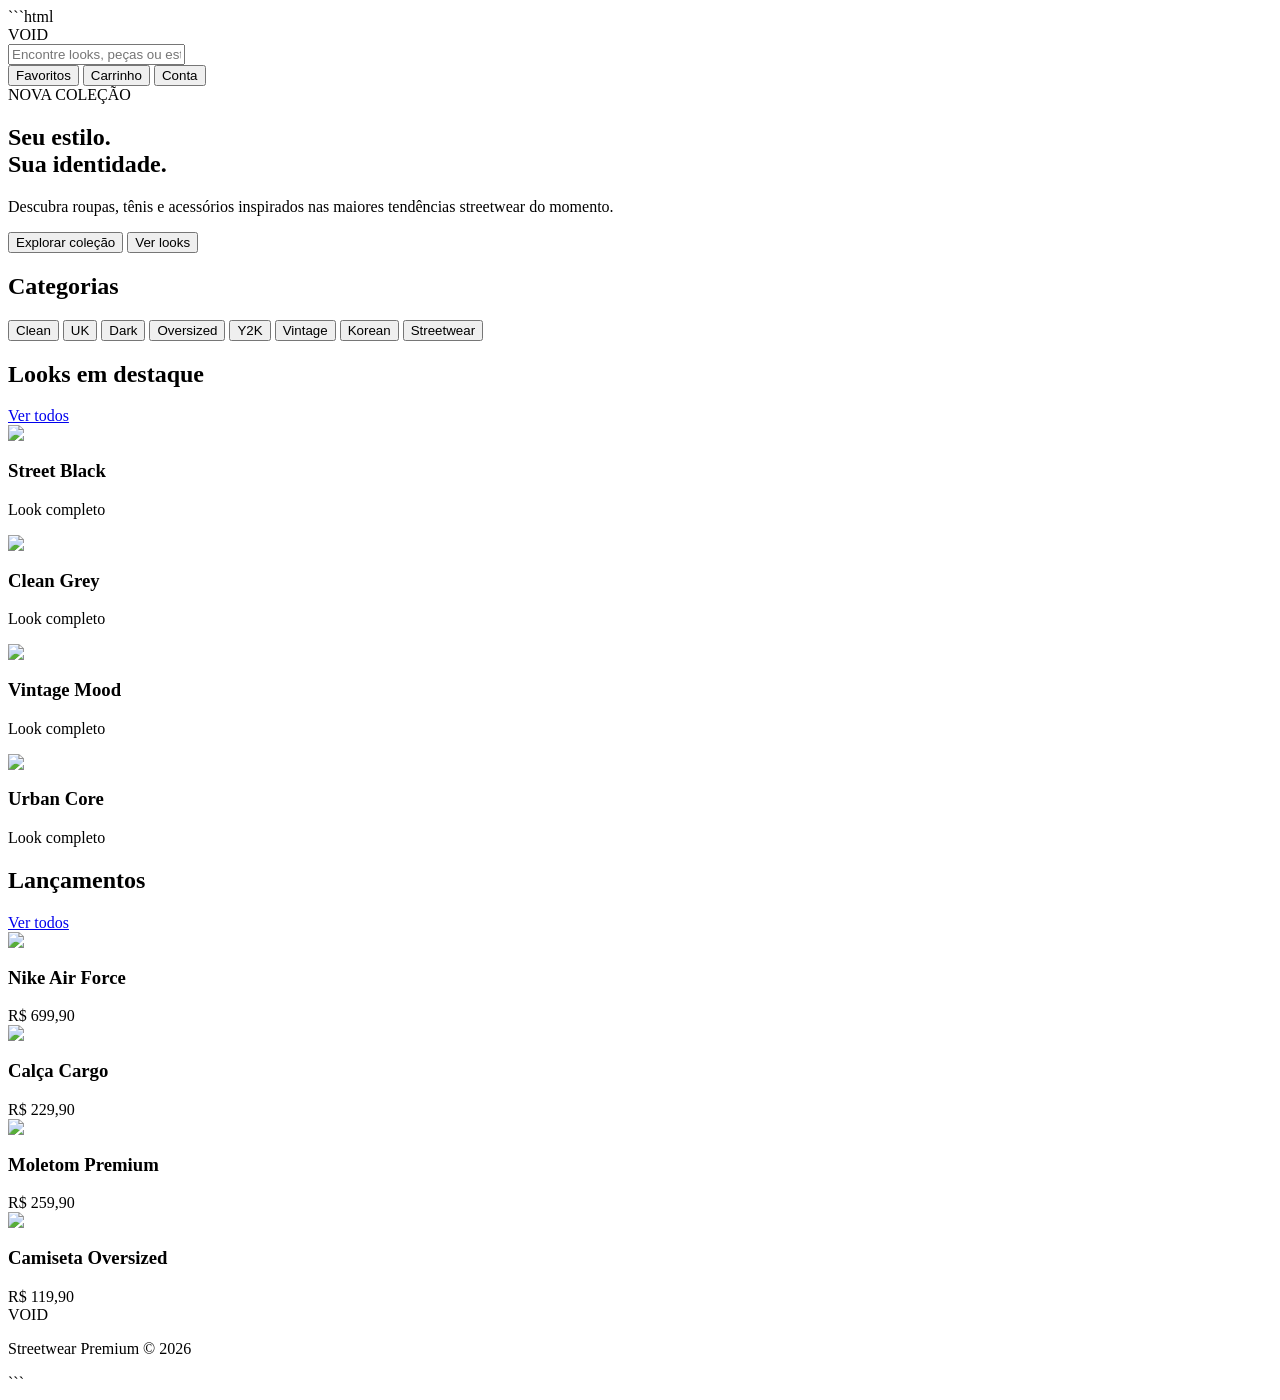
==== index.html @ 0622b1b9 "index.html" ====
```html
<!DOCTYPE html>
<html lang="pt-BR">

<head>

<meta charset="UTF-8">
<meta name="viewport" content="width=device-width, initial-scale=1.0">

<title>VOID</title>

<link rel="stylesheet" href="style.css">

<link href="https://fonts.googleapis.com/css2?family=Inter:wght@300;400;500;600;700;800&display=swap" rel="stylesheet">

</head>

<body>

<header class="navbar">

    <div class="logo">
        VOID
    </div>

    <div class="search-box">
        <input
        type="text"
        placeholder="Encontre looks, peças ou estilos...">
    </div>

    <div class="nav-actions">

        <button>Favoritos</button>

        <button>Carrinho</button>

        <button>Conta</button>

    </div>

</header>

<section class="hero">

    <div class="hero-content">

        <span class="badge">
            NOVA COLEÇÃO
        </span>

        <h1>
            Seu estilo.
            <br>
            Sua identidade.
        </h1>

        <p>
            Descubra roupas, tênis e acessórios
            inspirados nas maiores tendências
            streetwear do momento.
        </p>

        <div class="hero-buttons">

            <button class="primary-btn">
                Explorar coleção
            </button>

            <button class="secondary-btn">
                Ver looks
            </button>

        </div>

    </div>

</section>

<section class="categories">

    <h2>Categorias</h2>

    <div class="category-list">

        <button>Clean</button>

        <button>UK</button>

        <button>Dark</button>

        <button>Oversized</button>

        <button>Y2K</button>

        <button>Vintage</button>

        <button>Korean</button>

        <button>Streetwear</button>

    </div>

</section>

<section class="featured">

    <div class="section-title">

        <h2>Looks em destaque</h2>

        <a href="#">
            Ver todos
        </a>

    </div>

    <div class="cards-grid">

        <div class="card">

            <img src="https://images.unsplash.com/photo-1523398002811-999ca8dec234?w=800">

            <div class="card-info">

                <h3>Street Black</h3>

                <p>Look completo</p>

            </div>

        </div>

        <div class="card">

            <img src="https://images.unsplash.com/photo-1515886657613-9f3515b0c78f?w=800">

            <div class="card-info">

                <h3>Clean Grey</h3>

                <p>Look completo</p>

            </div>

        </div>

        <div class="card">

            <img src="https://images.unsplash.com/photo-1496747611176-843222e1e57c?w=800">

            <div class="card-info">

                <h3>Vintage Mood</h3>

                <p>Look completo</p>

            </div>

        </div>

        <div class="card">

            <img src="https://images.unsplash.com/photo-1529139574466-a303027c1d8b?w=800">

            <div class="card-info">

                <h3>Urban Core</h3>

                <p>Look completo</p>

            </div>

        </div>

    </div>

</section>

<section class="products">

    <div class="section-title">

        <h2>Lançamentos</h2>

        <a href="#">
            Ver todos
        </a>

    </div>

    <div class="product-grid">

        <div class="product">

            <img src="https://images.unsplash.com/photo-1542291026-7eec264c27ff?w=800">

            <h3>Nike Air Force</h3>

            <span>R$ 699,90</span>

        </div>

        <div class="product">

            <img src="https://images.unsplash.com/photo-1541099649105-f69ad21f3246?w=800">

            <h3>Calça Cargo</h3>

            <span>R$ 229,90</span>

        </div>

        <div class="product">

            <img src="https://images.unsplash.com/photo-1503342217505-b0a15ec3261c?w=800">

            <h3>Moletom Premium</h3>

            <span>R$ 259,90</span>

        </div>

        <div class="product">

            <img src="https://images.unsplash.com/photo-1521572163474-6864f9cf17ab?w=800">

            <h3>Camiseta Oversized</h3>

            <span>R$ 119,90</span>

        </div>

    </div>

</section>

<footer>

    <div class="footer-logo">
        VOID
    </div>

    <p>
        Streetwear Premium © 2026
    </p>

</footer>

<script src="app.js"></script>

</body>
</html>
```
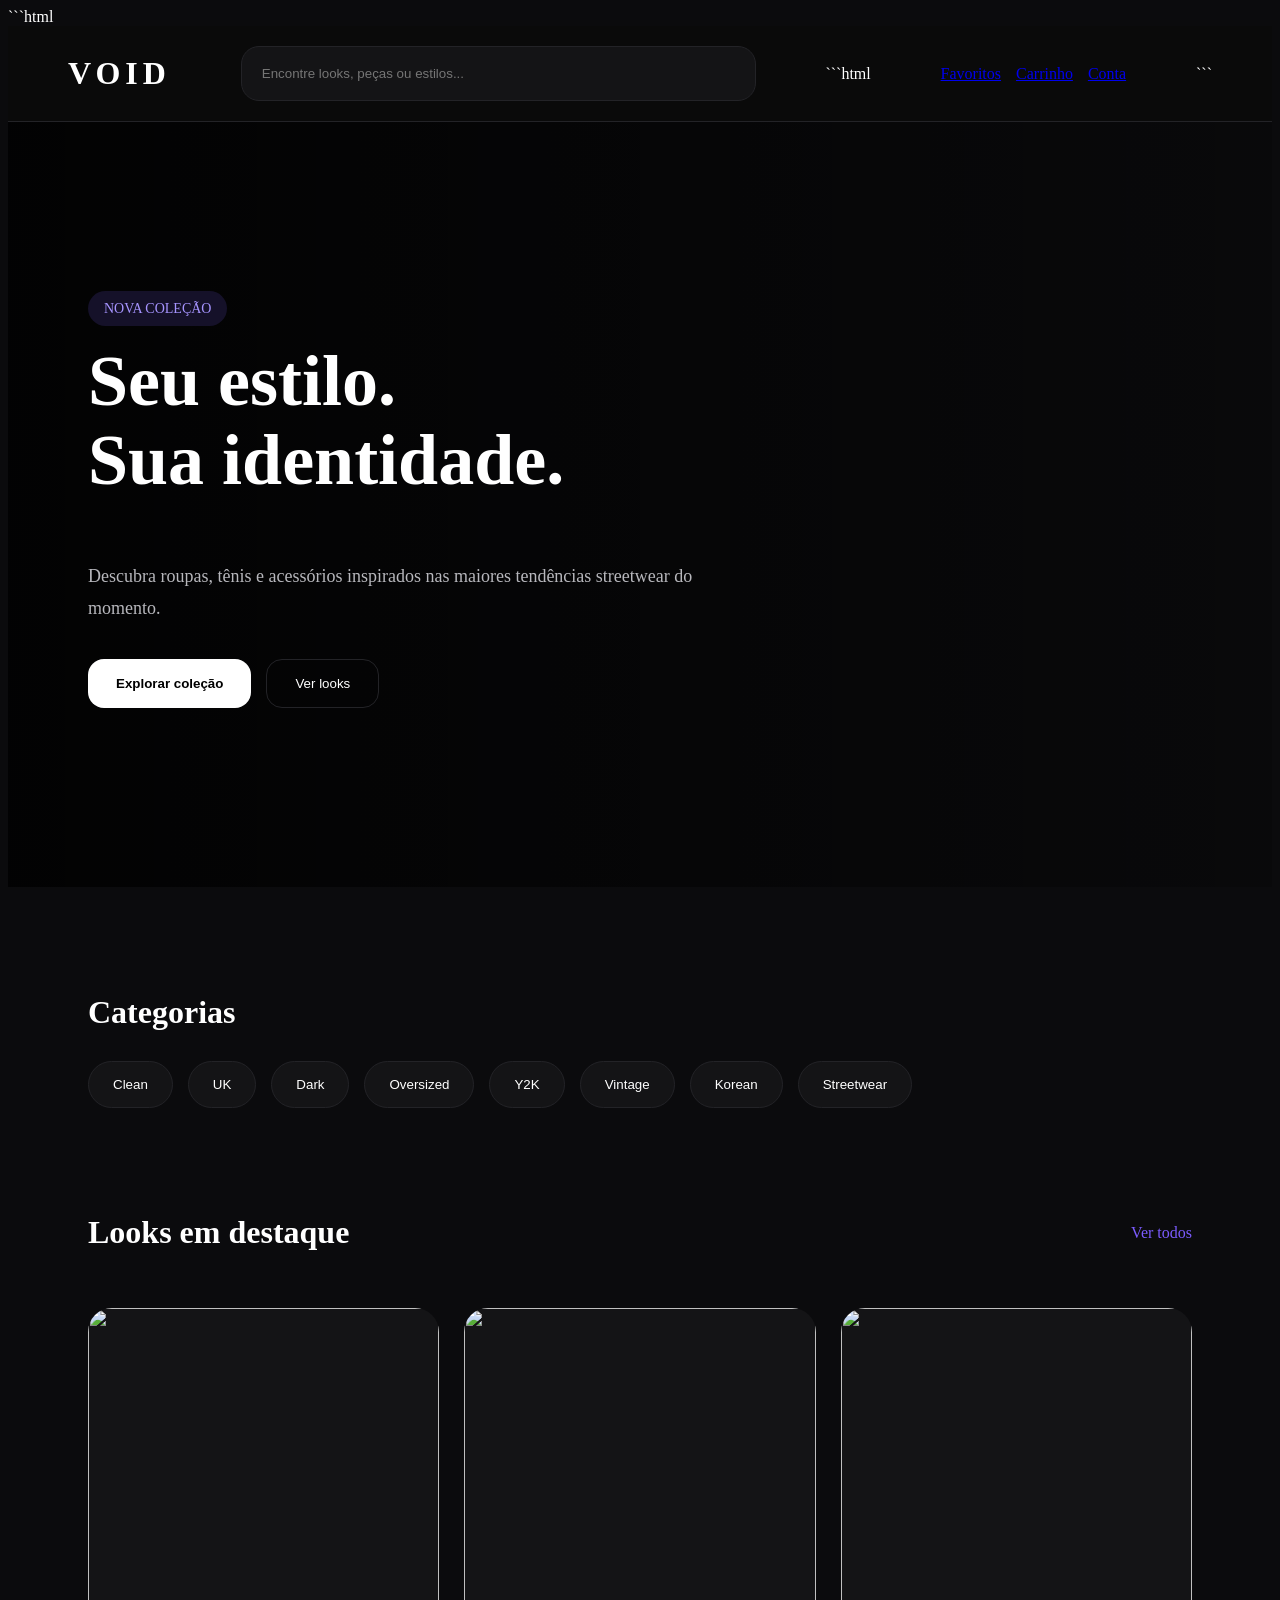
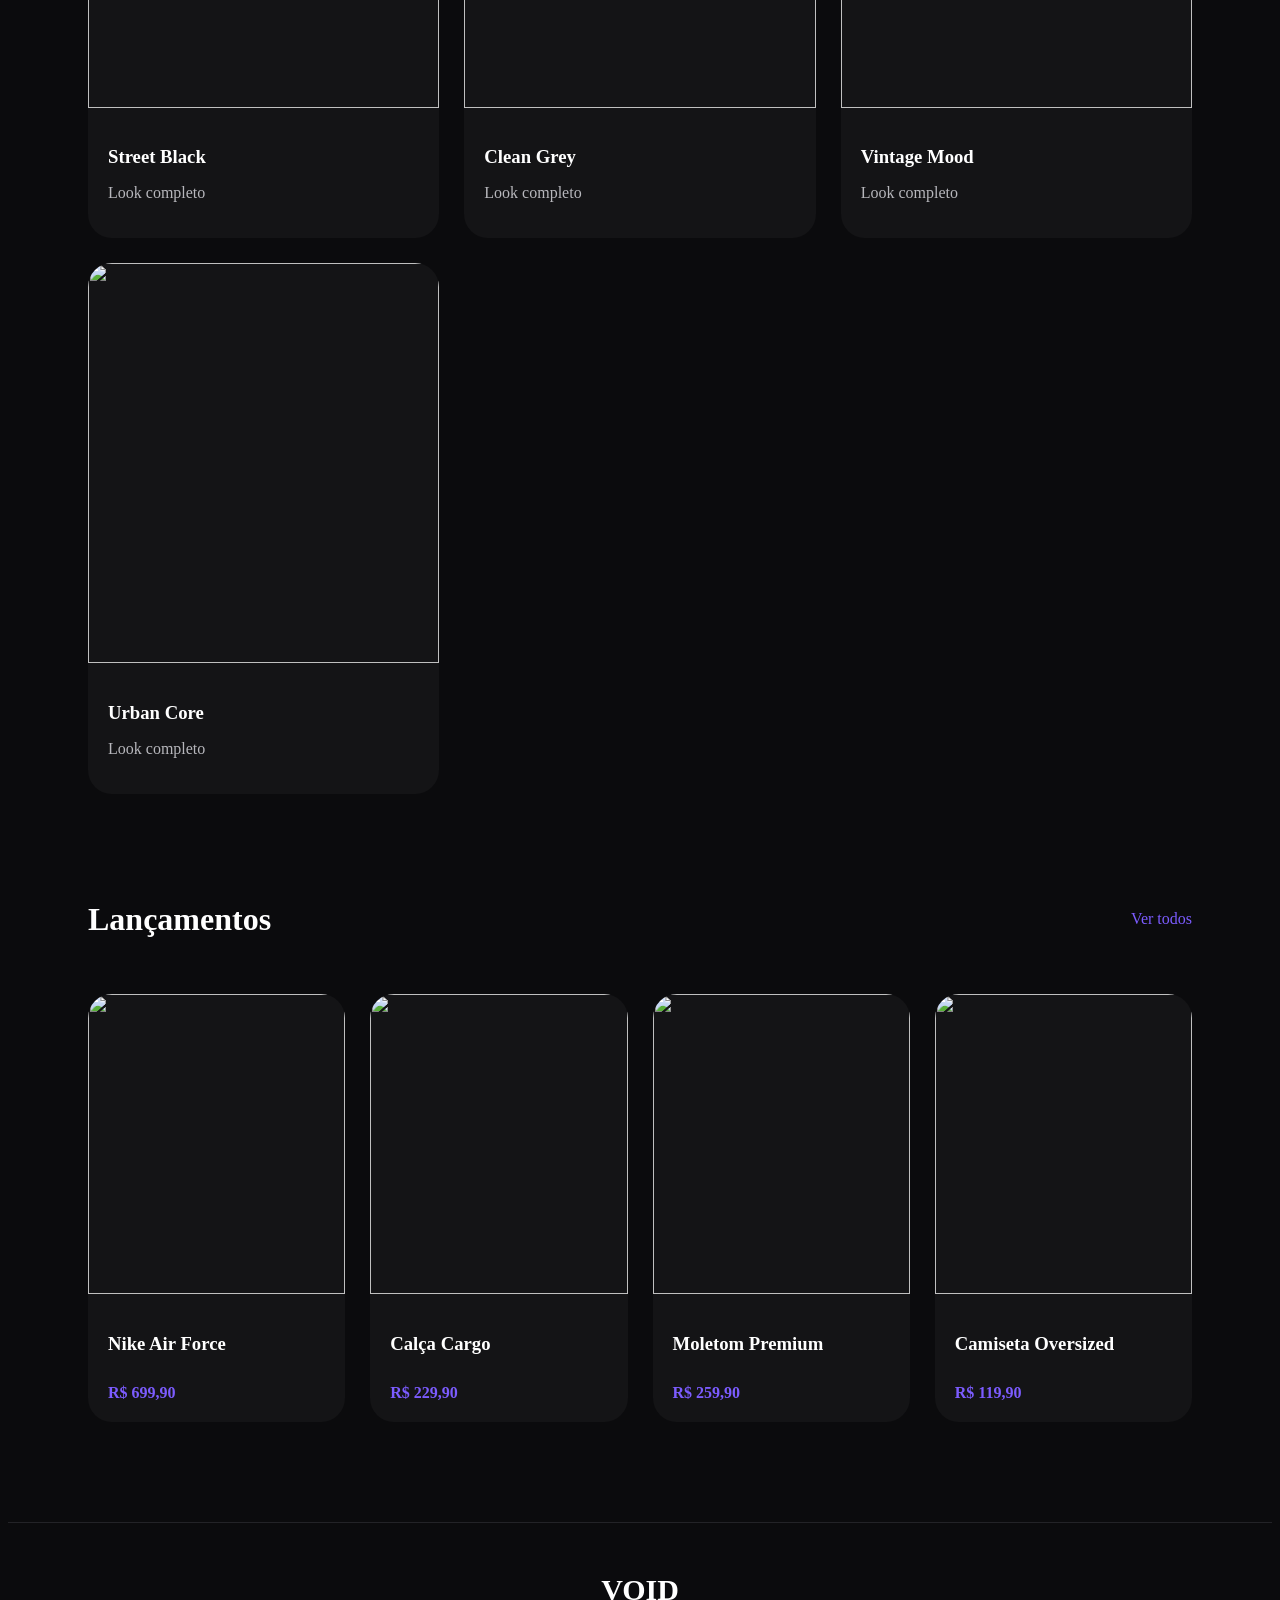
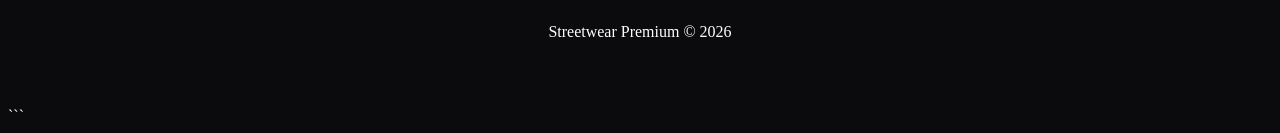
==== commit 0d412ecf: "Update index.html" ====
--- a/index.html
+++ b/index.html
@@ -29,15 +29,18 @@
         placeholder="Encontre looks, peças ou estilos...">
     </div>
 
-    <div class="nav-actions">
-
-        <button>Favoritos</button>
-
-        <button>Carrinho</button>
-
-        <button>Conta</button>
-
-    </div>
+    ```html
+<div class="nav-actions">
+
+<a href="favoritos.html">Favoritos</a>
+
+<a href="carrinho.html">Carrinho</a>
+
+<a href="perfil.html">Conta</a>
+
+</div>
+```
+
 
 </header>
 
--- a/style.css
+++ b/style.css
@@ -0,0 +1,1252 @@
+```css
+*{
+margin:0;
+padding:0;
+box-sizing:border-box;
+font-family:'Inter',sans-serif;
+}
+
+:root{
+
+--bg:#0b0b0d;
+--card:#141416;
+--card2:#1b1b1f;
+
+--border:#232327;
+
+--white:#ffffff;
+--gray:#b7b7bc;
+
+--accent:#7c5cff;
+
+}
+
+body{
+
+background:var(--bg);
+
+color:var(--white);
+
+}
+
+.navbar{
+
+position:sticky;
+top:0;
+
+display:flex;
+justify-content:space-between;
+align-items:center;
+
+padding:20px 60px;
+
+background:rgba(10,10,10,.9);
+
+backdrop-filter:blur(15px);
+
+border-bottom:1px solid var(--border);
+
+z-index:1000;
+
+}
+
+.logo{
+
+font-size:32px;
+
+font-weight:800;
+
+letter-spacing:5px;
+
+}
+
+.search-box{
+
+width:45%;
+
+}
+
+.search-box input{
+
+width:100%;
+
+height:55px;
+
+padding:0 20px;
+
+background:var(--card);
+
+border:1px solid var(--border);
+
+border-radius:18px;
+
+outline:none;
+
+color:white;
+
+}
+
+.nav-actions{
+
+display:flex;
+
+gap:15px;
+
+}
+
+.nav-actions button{
+
+background:var(--card);
+
+border:1px solid var(--border);
+
+padding:12px 18px;
+
+border-radius:14px;
+
+color:white;
+
+cursor:pointer;
+
+transition:.3s;
+
+}
+
+.nav-actions button:hover{
+
+background:var(--card2);
+
+}
+
+.hero{
+
+height:85vh;
+
+display:flex;
+
+align-items:center;
+
+padding:0 80px;
+
+background:
+linear-gradient(
+to right,
+rgba(0,0,0,.8),
+rgba(0,0,0,.2)
+),
+
+url('https://images.unsplash.com/photo-1515886657613-9f3515b0c78f?w=1600');
+
+background-size:cover;
+
+background-position:center;
+
+}
+
+.hero-content{
+
+max-width:650px;
+
+}
+
+.badge{
+
+background:rgba(124,92,255,.15);
+
+color:#a694ff;
+
+padding:10px 16px;
+
+border-radius:999px;
+
+font-size:14px;
+
+}
+
+.hero h1{
+
+font-size:72px;
+
+margin-top:25px;
+
+line-height:1.1;
+
+}
+
+.hero p{
+
+margin-top:20px;
+
+font-size:18px;
+
+color:var(--gray);
+
+line-height:1.8;
+
+}
+
+.hero-buttons{
+
+margin-top:35px;
+
+display:flex;
+
+gap:15px;
+
+}
+
+.primary-btn{
+
+background:white;
+
+color:black;
+
+border:none;
+
+padding:16px 28px;
+
+border-radius:16px;
+
+font-weight:700;
+
+cursor:pointer;
+
+}
+
+.secondary-btn{
+
+background:transparent;
+
+border:1px solid var(--border);
+
+padding:16px 28px;
+
+border-radius:16px;
+
+color:white;
+
+cursor:pointer;
+
+}
+
+.categories{
+
+padding:80px;
+
+}
+
+.categories h2{
+
+margin-bottom:30px;
+
+font-size:32px;
+
+}
+
+.category-list{
+
+display:flex;
+
+flex-wrap:wrap;
+
+gap:15px;
+
+}
+
+.category-list button{
+
+background:var(--card);
+
+border:1px solid var(--border);
+
+padding:15px 24px;
+
+border-radius:999px;
+
+color:white;
+
+cursor:pointer;
+
+transition:.3s;
+
+}
+
+.category-list button:hover{
+
+background:var(--card2);
+
+}
+
+.featured{
+
+padding:0 80px 80px;
+
+}
+
+.section-title{
+
+display:flex;
+
+justify-content:space-between;
+
+align-items:center;
+
+margin-bottom:30px;
+
+}
+
+.section-title h2{
+
+font-size:32px;
+
+}
+
+.section-title a{
+
+color:var(--accent);
+
+text-decoration:none;
+
+}
+
+.cards-grid{
+
+display:grid;
+
+grid-template-columns:
+repeat(auto-fit,minmax(280px,1fr));
+
+gap:25px;
+
+}
+
+.card{
+
+background:var(--card);
+
+border-radius:24px;
+
+overflow:hidden;
+
+transition:.3s;
+
+}
+
+.card:hover{
+
+transform:translateY(-8px);
+
+}
+
+.card img{
+
+width:100%;
+
+height:400px;
+
+object-fit:cover;
+
+}
+
+.card-info{
+
+padding:20px;
+
+}
+
+.card-info h3{
+
+margin-bottom:8px;
+
+}
+
+.card-info p{
+
+color:var(--gray);
+
+}
+
+.products{
+
+padding:0 80px 100px;
+
+}
+
+.product-grid{
+
+display:grid;
+
+grid-template-columns:
+repeat(auto-fit,minmax(250px,1fr));
+
+gap:25px;
+
+}
+
+.product{
+
+background:var(--card);
+
+border-radius:24px;
+
+overflow:hidden;
+
+padding-bottom:20px;
+
+transition:.3s;
+
+}
+
+.product:hover{
+
+transform:translateY(-8px);
+
+}
+
+.product img{
+
+width:100%;
+
+height:300px;
+
+object-fit:cover;
+
+}
+
+.product h3{
+
+padding:20px 20px 10px;
+
+}
+
+.product span{
+
+padding:0 20px;
+
+display:block;
+
+color:var(--accent);
+
+font-weight:600;
+
+}
+
+footer{
+
+border-top:1px solid var(--border);
+
+padding:50px;
+
+text-align:center;
+
+}
+
+.footer-logo{
+
+font-size:30px;
+
+font-weight:800;
+
+margin-bottom:15px;
+
+}
+
+@media(max-width:900px){
+
+.navbar{
+
+padding:20px;
+
+flex-direction:column;
+
+gap:15px;
+
+}
+
+.search-box{
+
+width:100%;
+
+}
+
+.hero{
+
+padding:40px;
+
+height:auto;
+
+}
+
+.hero h1{
+
+font-size:48px;
+
+}
+
+.categories,
+.featured,
+.products{
+
+padding:40px 20px;
+
+}
+
+}
+```
+```css
+.products-page{
+
+padding:80px;
+
+}
+
+.products-page h1{
+
+font-size:48px;
+
+margin-bottom:30px;
+
+}
+
+.filters{
+
+display:flex;
+
+gap:15px;
+
+margin-bottom:40px;
+
+flex-wrap:wrap;
+
+}
+
+.filters button{
+
+background:#141416;
+
+border:1px solid #232327;
+
+color:white;
+
+padding:14px 22px;
+
+border-radius:999px;
+
+cursor:pointer;
+
+}
+
+.buy-btn{
+
+width:100%;
+
+margin-top:20px;
+
+background:white;
+
+color:black;
+
+border:none;
+
+padding:14px;
+
+font-weight:700;
+
+cursor:pointer;
+
+border-radius:12px;
+
+}
+```
+```css
+.product-page{
+
+display:grid;
+
+grid-template-columns:
+1.2fr 1fr;
+
+gap:50px;
+
+padding:80px;
+
+}
+
+.product-gallery{
+
+display:flex;
+
+flex-direction:column;
+
+gap:20px;
+
+}
+
+.main-image{
+
+width:100%;
+
+height:700px;
+
+object-fit:cover;
+
+border-radius:25px;
+
+}
+
+.thumbs{
+
+display:flex;
+
+gap:15px;
+
+}
+
+.thumbs img{
+
+width:120px;
+
+height:120px;
+
+object-fit:cover;
+
+border-radius:16px;
+
+cursor:pointer;
+
+}
+
+.product-details{
+
+display:flex;
+
+flex-direction:column;
+
+justify-content:center;
+
+}
+
+.product-badge{
+
+background:rgba(124,92,255,.15);
+
+color:#a694ff;
+
+padding:10px 16px;
+
+border-radius:999px;
+
+width:max-content;
+
+}
+
+.product-details h1{
+
+font-size:52px;
+
+margin-top:20px;
+
+}
+
+.product-price{
+
+font-size:32px;
+
+font-weight:700;
+
+margin:20px 0;
+
+color:#7c5cff;
+
+}
+
+.product-description{
+
+color:#b7b7bc;
+
+line-height:1.8;
+
+margin-bottom:30px;
+
+}
+
+.sizes{
+
+display:flex;
+
+gap:10px;
+
+flex-wrap:wrap;
+
+margin-top:15px;
+
+}
+
+.sizes button{
+
+width:60px;
+
+height:60px;
+
+background:#141416;
+
+border:1px solid #232327;
+
+color:white;
+
+border-radius:14px;
+
+cursor:pointer;
+
+}
+
+.product-actions{
+
+display:flex;
+
+gap:15px;
+
+margin-top:35px;
+
+}
+
+@media(max-width:1000px){
+
+.product-page{
+
+grid-template-columns:1fr;
+
+padding:30px;
+
+}
+
+.main-image{
+
+height:500px;
+
+}
+
+}
+```
+```css
+.cart-page{
+
+display:grid;
+
+grid-template-columns:2fr 1fr;
+
+gap:40px;
+
+padding:80px;
+
+}
+
+.cart-item{
+
+display:flex;
+
+gap:20px;
+
+background:#141416;
+
+padding:20px;
+
+border-radius:20px;
+
+margin-bottom:20px;
+
+}
+
+.cart-item img{
+
+width:140px;
+
+height:140px;
+
+object-fit:cover;
+
+border-radius:15px;
+
+}
+
+.cart-item h3{
+
+margin-bottom:10px;
+
+}
+
+.cart-item p{
+
+color:#b7b7bc;
+
+margin-bottom:10px;
+
+}
+
+.cart-summary{
+
+background:#141416;
+
+padding:30px;
+
+border-radius:25px;
+
+height:max-content;
+
+}
+
+.summary-row{
+
+display:flex;
+
+justify-content:space-between;
+
+margin-bottom:20px;
+
+}
+
+.total{
+
+font-size:22px;
+
+font-weight:700;
+
+}
+
+.checkout-btn{
+
+width:100%;
+
+height:60px;
+
+margin-top:20px;
+
+background:white;
+
+color:black;
+
+border:none;
+
+border-radius:15px;
+
+font-weight:700;
+
+cursor:pointer;
+
+}
+
+@media(max-width:1000px){
+
+.cart-page{
+
+grid-template-columns:1fr;
+
+padding:30px;
+
+}
+
+}
+```
+```css
+.checkout-page{
+
+display:grid;
+
+grid-template-columns:2fr 1fr;
+
+gap:40px;
+
+padding:80px;
+
+}
+
+.checkout-form{
+
+background:#141416;
+
+padding:40px;
+
+border-radius:25px;
+
+}
+
+.checkout-form h1{
+
+margin-bottom:30px;
+
+}
+
+.checkout-form input{
+
+width:100%;
+
+height:60px;
+
+margin-bottom:15px;
+
+padding:0 20px;
+
+background:#0f0f11;
+
+border:1px solid #232327;
+
+border-radius:15px;
+
+color:white;
+
+outline:none;
+
+}
+
+.payment-options{
+
+display:flex;
+
+gap:15px;
+
+margin:25px 0;
+
+}
+
+.payment-options button{
+
+flex:1;
+
+height:60px;
+
+background:#1b1b1f;
+
+border:1px solid #232327;
+
+border-radius:15px;
+
+color:white;
+
+cursor:pointer;
+
+}
+
+.finish-order{
+
+width:100%;
+
+height:65px;
+
+background:white;
+
+color:black;
+
+border:none;
+
+border-radius:15px;
+
+font-size:18px;
+
+font-weight:700;
+
+cursor:pointer;
+
+}
+
+.checkout-summary{
+
+background:#141416;
+
+padding:35px;
+
+border-radius:25px;
+
+height:max-content;
+
+}
+
+.summary-item{
+
+display:flex;
+
+justify-content:space-between;
+
+margin:20px 0;
+
+}
+
+.total{
+
+font-size:22px;
+
+font-weight:700;
+
+}
+
+@media(max-width:1000px){
+
+.checkout-page{
+
+grid-template-columns:1fr;
+
+padding:30px;
+
+}
+
+}
+```
+```css
+.favorites-page{
+
+padding:80px;
+
+}
+
+.favorites-page h1{
+
+font-size:48px;
+
+margin-bottom:40px;
+
+}
+
+@media(max-width:1000px){
+
+.favorites-page{
+
+padding:30px;
+
+}
+
+}
+```
+```css
+.login-container{
+
+min-height:100vh;
+
+display:flex;
+
+justify-content:center;
+
+align-items:center;
+
+padding:30px;
+
+}
+
+.login-card{
+
+width:100%;
+max-width:500px;
+
+background:#141416;
+
+padding:40px;
+
+border-radius:30px;
+
+border:1px solid #232327;
+
+}
+
+.login-logo{
+
+font-size:36px;
+
+font-weight:800;
+
+letter-spacing:5px;
+
+margin-bottom:20px;
+
+}
+
+.login-card h1{
+
+margin-bottom:10px;
+
+}
+
+.login-card p{
+
+color:#b7b7bc;
+
+margin-bottom:30px;
+
+}
+
+.login-card input{
+
+width:100%;
+
+height:60px;
+
+margin-bottom:15px;
+
+padding:0 20px;
+
+background:#0f0f11;
+
+border:1px solid #232327;
+
+border-radius:15px;
+
+color:white;
+
+outline:none;
+
+}
+
+.login-btn{
+
+width:100%;
+
+height:60px;
+
+background:white;
+
+color:black;
+
+border:none;
+
+border-radius:15px;
+
+font-weight:700;
+
+cursor:pointer;
+
+margin-top:10px;
+
+}
+
+.divider{
+
+text-align:center;
+
+margin:20px 0;
+
+color:#888;
+
+}
+
+.google-btn{
+
+width:100%;
+
+height:60px;
+
+background:#1b1b1f;
+
+border:1px solid #232327;
+
+border-radius:15px;
+
+color:white;
+
+cursor:pointer;
+
+}
+
+.login-card a{
+
+display:block;
+
+text-align:center;
+
+margin-top:20px;
+
+color:#7c5cff;
+
+text-decoration:none;
+
+}
+```
+```css
+.profile-page{
+
+padding:80px;
+
+display:grid;
+
+grid-template-columns:350px 1fr;
+
+gap:30px;
+
+}
+
+.profile-card{
+
+background:#141416;
+
+border:1px solid #232327;
+
+border-radius:30px;
+
+padding:40px;
+
+text-align:center;
+
+}
+
+.profile-avatar{
+
+width:120px;
+
+height:120px;
+
+border-radius:50%;
+
+background:#7c5cff;
+
+display:flex;
+
+align-items:center;
+
+justify-content:center;
+
+font-size:48px;
+
+font-weight:700;
+
+margin:auto;
+
+margin-bottom:20px;
+
+}
+
+.profile-content{
+
+display:flex;
+
+flex-direction:column;
+
+gap:20px;
+
+}
+
+.profile-box{
+
+background:#141416;
+
+border:1px solid #232327;
+
+padding:30px;
+
+border-radius:25px;
+
+}
+
+.profile-btn{
+
+background:white;
+
+color:black;
+
+border:none;
+
+padding:15px 25px;
+
+border-radius:15px;
+
+font-weight:700;
+
+cursor:pointer;
+
+}
+```
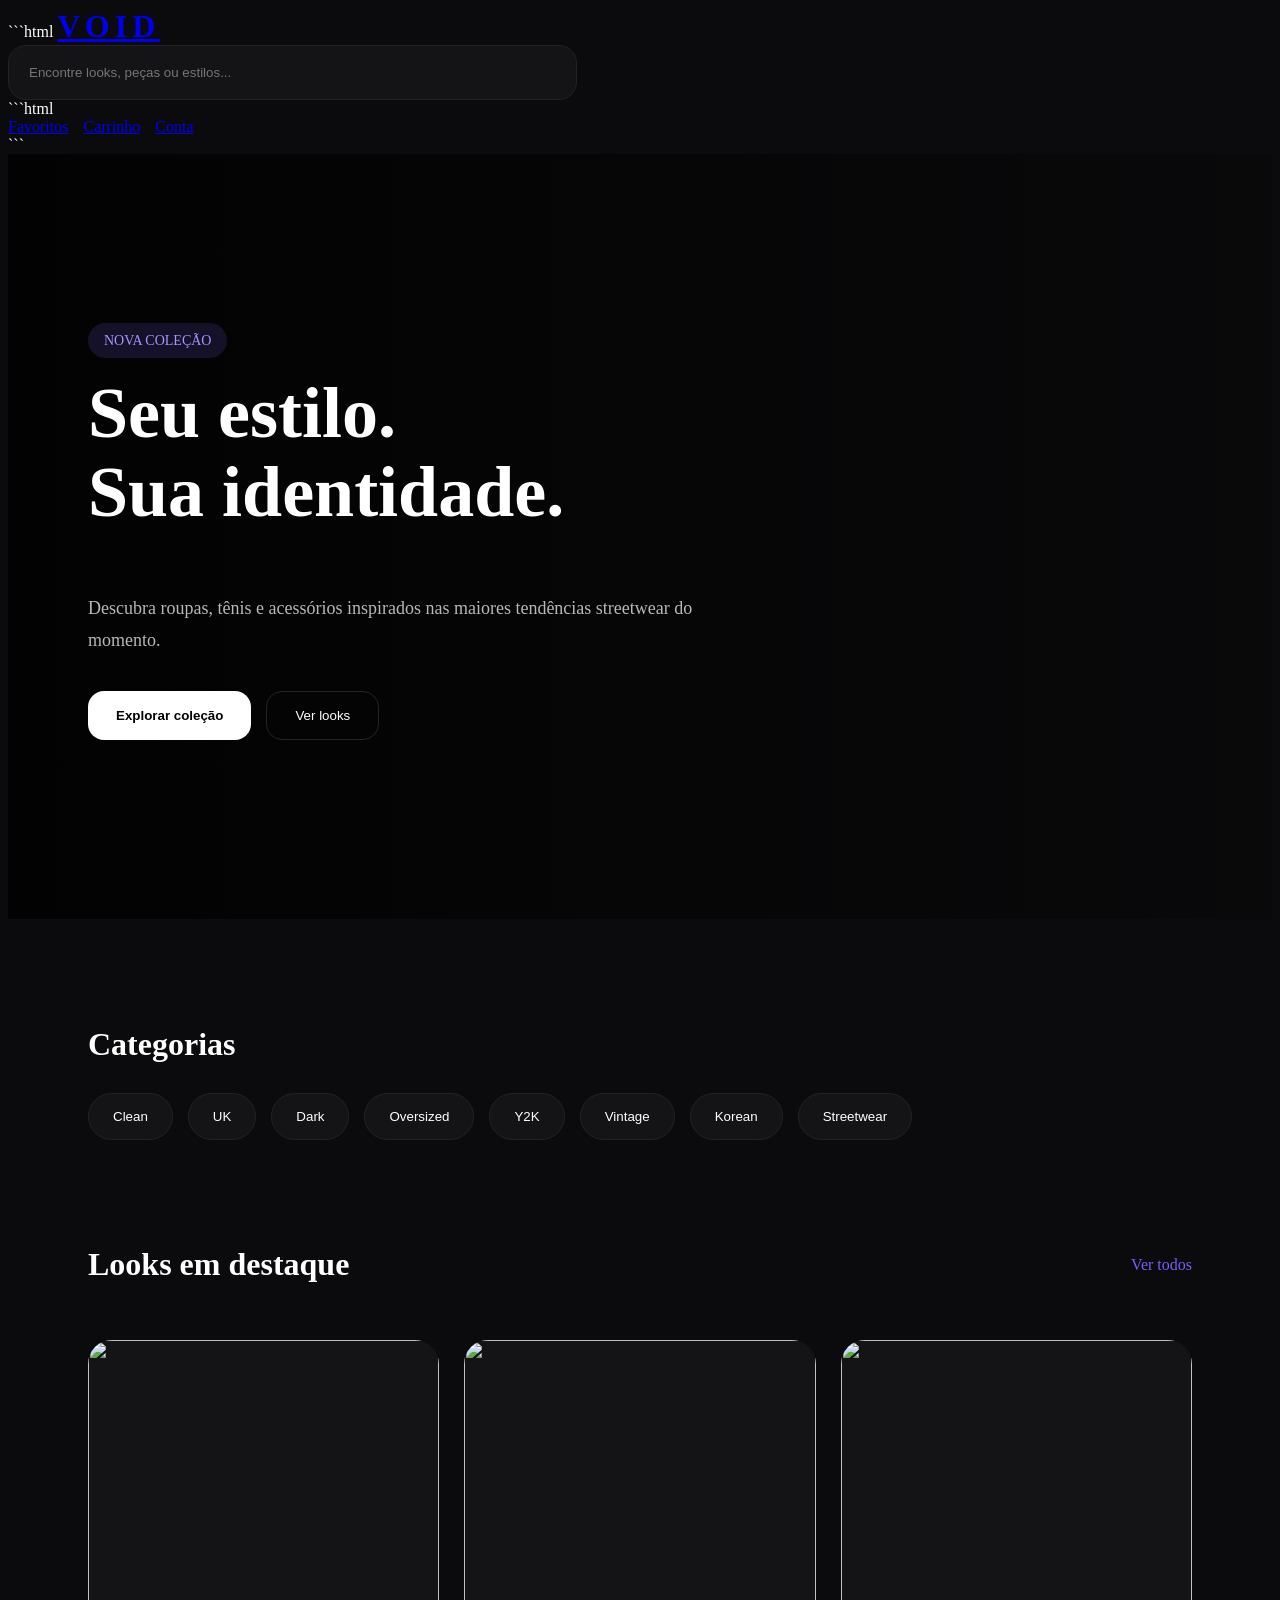
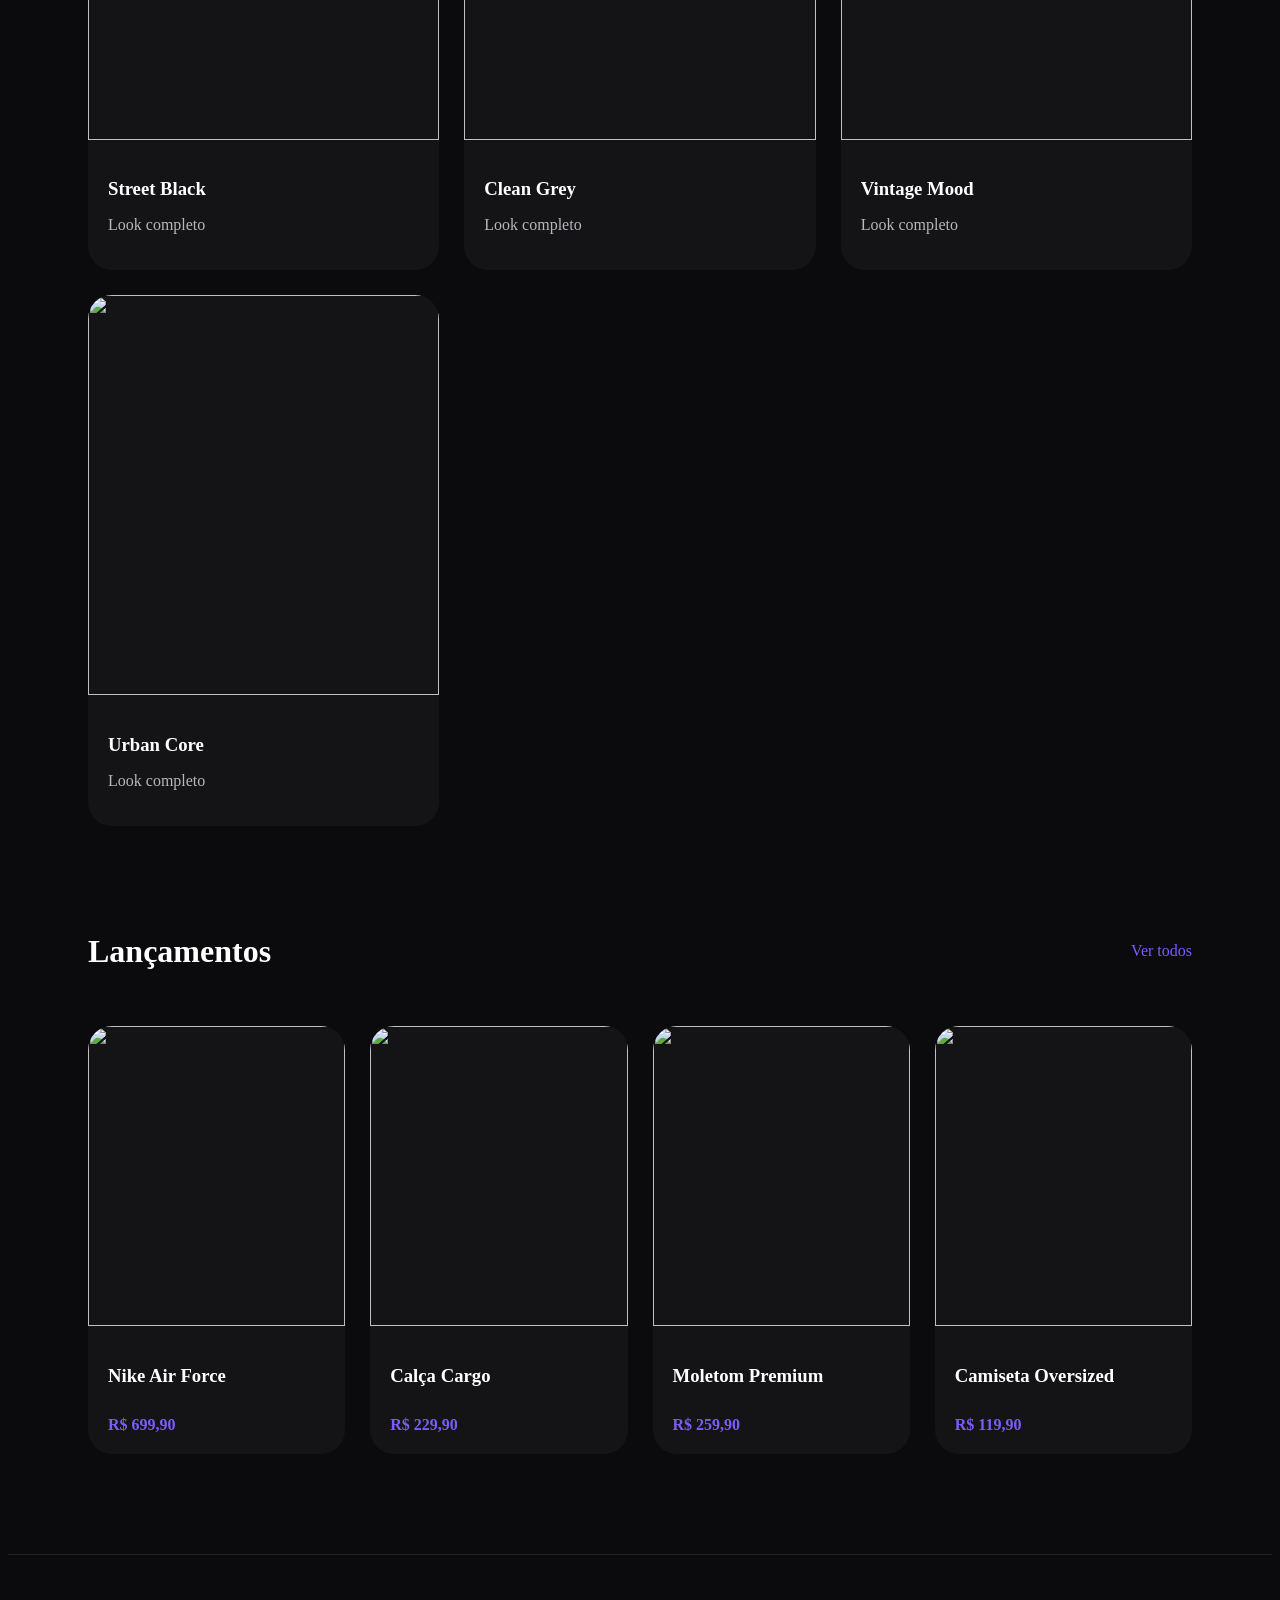
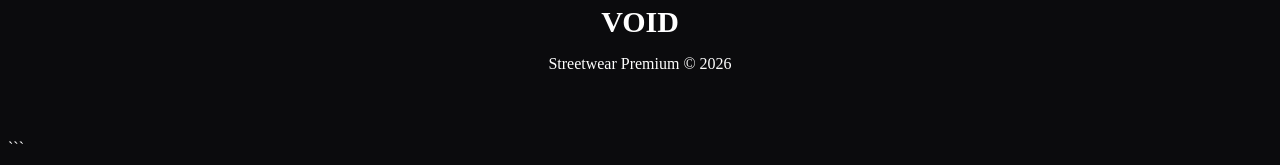
==== commit abdbf6bb: "Update index.html" ====
--- a/index.html
+++ b/index.html
@@ -17,11 +17,9 @@
 
 <body>
 
-<header class="navbar">
-
-    <div class="logo">
-        VOID
-    </div>
+<a href="index.html" class="logo">
+VOID
+</a>
 
     <div class="search-box">
         <input
--- a/style.css
+++ b/style.css
@@ -1250,3 +1250,28 @@
 
 }
 ```
+```css
+.nav-actions a{
+
+text-decoration:none;
+
+color:white;
+
+background:#141416;
+
+border:1px solid #232327;
+
+padding:12px 18px;
+
+border-radius:14px;
+
+transition:.3s;
+
+}
+
+.nav-actions a:hover{
+
+background:#1b1b1f;
+
+}
+```
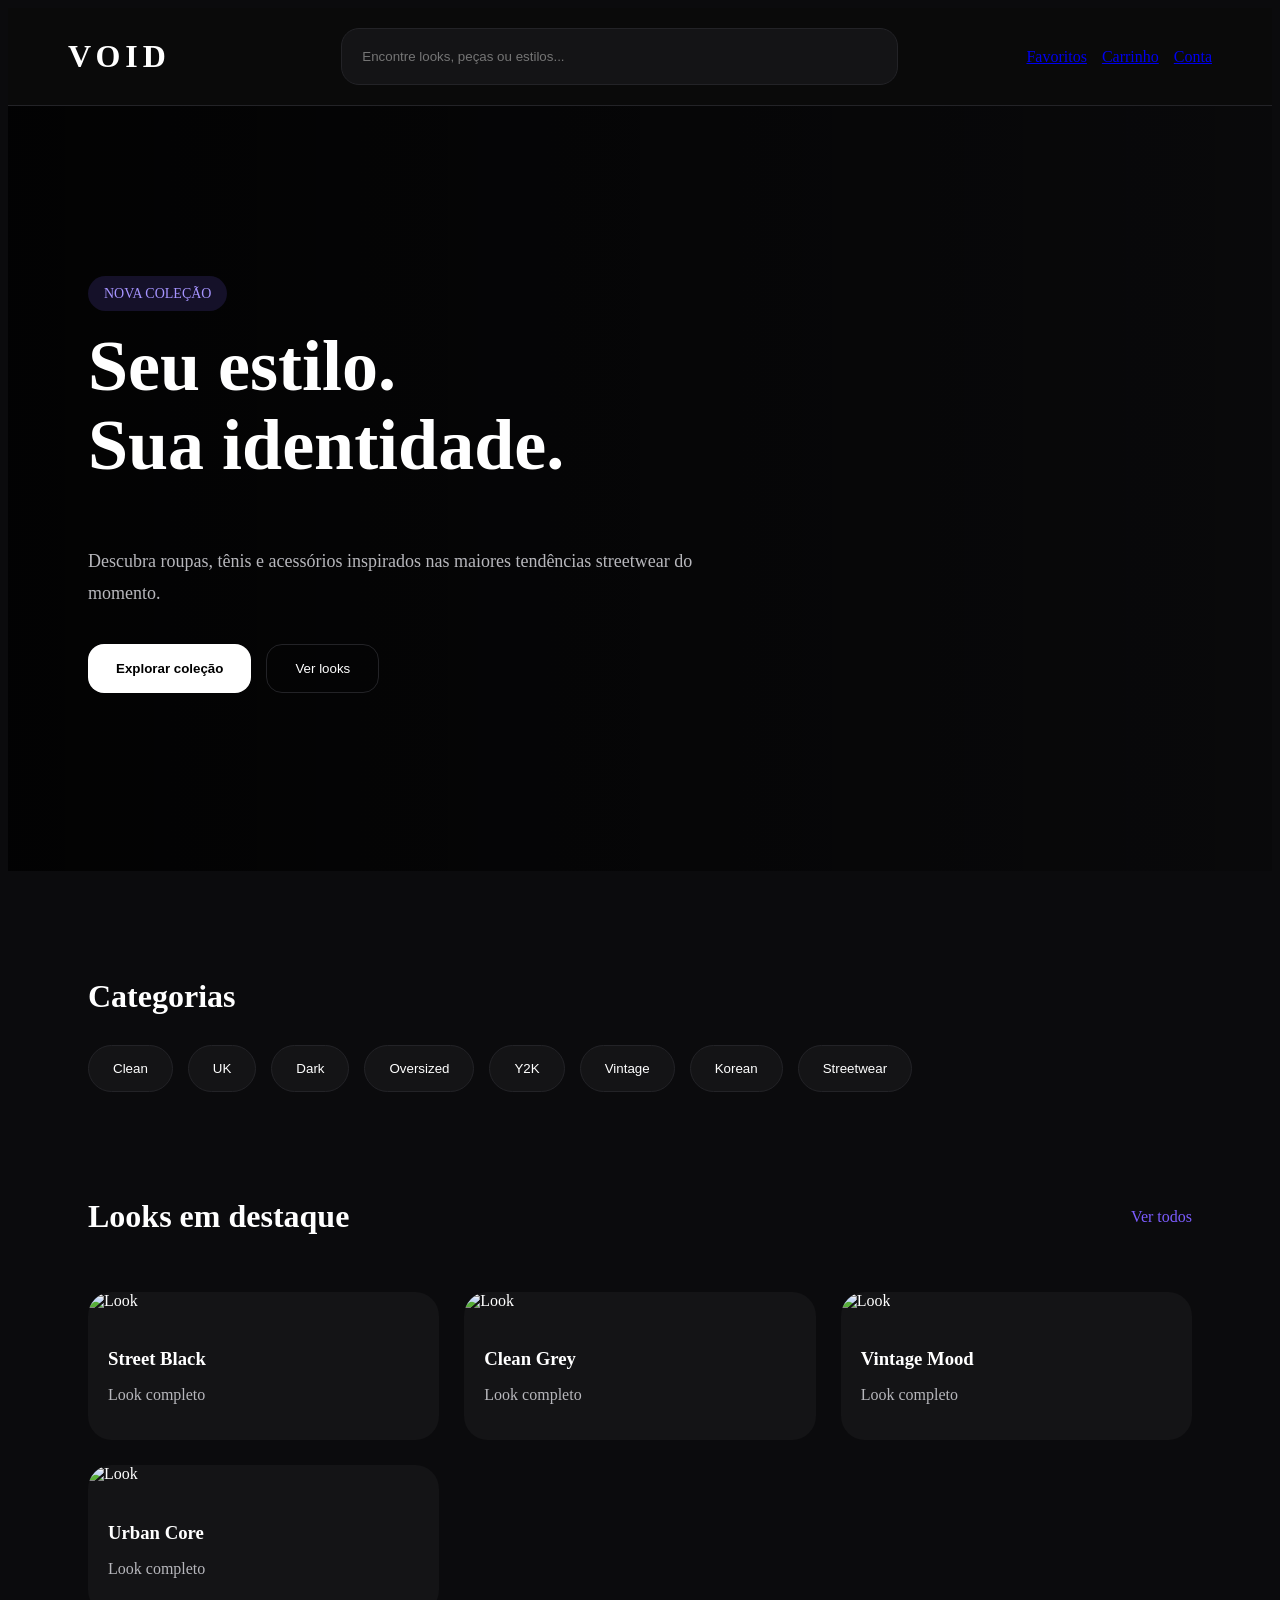
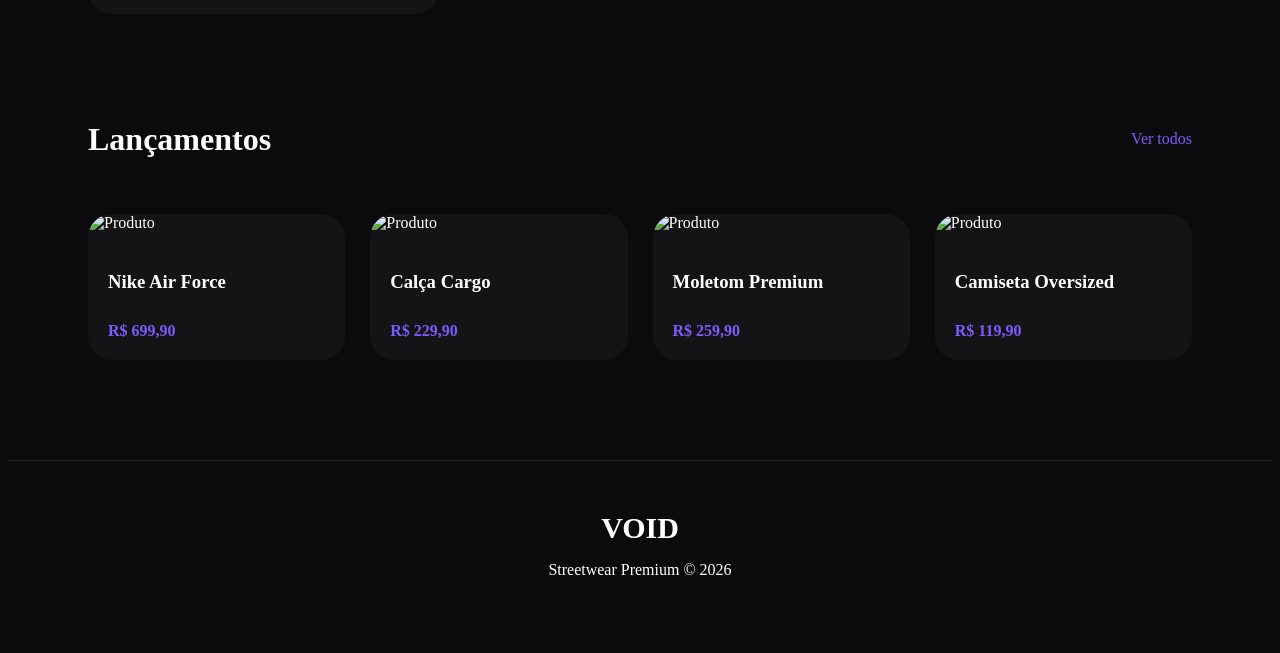
==== commit 05896403: "Update index.html" ====
--- a/index.html
+++ b/index.html
@@ -1,4 +1,3 @@
-```html
 <!DOCTYPE html>
 <html lang="pt-BR">
 
@@ -16,18 +15,21 @@
 </head>
 
 <body>
+
+<header class="navbar">
 
 <a href="index.html" class="logo">
 VOID
 </a>
 
-    <div class="search-box">
-        <input
-        type="text"
-        placeholder="Encontre looks, peças ou estilos...">
-    </div>
-
-    ```html
+<div class="search-box">
+
+<input
+type="text"
+placeholder="Encontre looks, peças ou estilos...">
+
+</div>
+
 <div class="nav-actions">
 
 <a href="favoritos.html">Favoritos</a>
@@ -37,214 +39,203 @@
 <a href="perfil.html">Conta</a>
 
 </div>
-```
-
 
 </header>
 
 <section class="hero">
 
-    <div class="hero-content">
-
-        <span class="badge">
-            NOVA COLEÇÃO
-        </span>
-
-        <h1>
-            Seu estilo.
-            <br>
-            Sua identidade.
-        </h1>
-
-        <p>
-            Descubra roupas, tênis e acessórios
-            inspirados nas maiores tendências
-            streetwear do momento.
-        </p>
-
-        <div class="hero-buttons">
-
-            <button class="primary-btn">
-                Explorar coleção
-            </button>
-
-            <button class="secondary-btn">
-                Ver looks
-            </button>
-
-        </div>
-
-    </div>
+<div class="hero-content">
+
+<span class="badge">
+NOVA COLEÇÃO
+</span>
+
+<h1>
+Seu estilo.
+<br>
+Sua identidade.
+</h1>
+
+<p>
+Descubra roupas, tênis e acessórios inspirados nas maiores tendências streetwear do momento.
+</p>
+
+<div class="hero-buttons">
+
+<button class="primary-btn">
+Explorar coleção
+</button>
+
+<button class="secondary-btn">
+Ver looks
+</button>
+
+</div>
+
+</div>
 
 </section>
 
 <section class="categories">
 
-    <h2>Categorias</h2>
-
-    <div class="category-list">
-
-        <button>Clean</button>
-
-        <button>UK</button>
-
-        <button>Dark</button>
-
-        <button>Oversized</button>
-
-        <button>Y2K</button>
-
-        <button>Vintage</button>
-
-        <button>Korean</button>
-
-        <button>Streetwear</button>
-
-    </div>
+<h2>Categorias</h2>
+
+<div class="category-list">
+
+<button>Clean</button>
+<button>UK</button>
+<button>Dark</button>
+<button>Oversized</button>
+<button>Y2K</button>
+<button>Vintage</button>
+<button>Korean</button>
+<button>Streetwear</button>
+
+</div>
 
 </section>
 
 <section class="featured">
 
-    <div class="section-title">
-
-        <h2>Looks em destaque</h2>
-
-        <a href="#">
-            Ver todos
-        </a>
-
-    </div>
-
-    <div class="cards-grid">
-
-        <div class="card">
-
-            <img src="https://images.unsplash.com/photo-1523398002811-999ca8dec234?w=800">
-
-            <div class="card-info">
-
-                <h3>Street Black</h3>
-
-                <p>Look completo</p>
-
-            </div>
-
-        </div>
-
-        <div class="card">
-
-            <img src="https://images.unsplash.com/photo-1515886657613-9f3515b0c78f?w=800">
-
-            <div class="card-info">
-
-                <h3>Clean Grey</h3>
-
-                <p>Look completo</p>
-
-            </div>
-
-        </div>
-
-        <div class="card">
-
-            <img src="https://images.unsplash.com/photo-1496747611176-843222e1e57c?w=800">
-
-            <div class="card-info">
-
-                <h3>Vintage Mood</h3>
-
-                <p>Look completo</p>
-
-            </div>
-
-        </div>
-
-        <div class="card">
-
-            <img src="https://images.unsplash.com/photo-1529139574466-a303027c1d8b?w=800">
-
-            <div class="card-info">
-
-                <h3>Urban Core</h3>
-
-                <p>Look completo</p>
-
-            </div>
-
-        </div>
-
-    </div>
+<div class="section-title">
+
+<h2>Looks em destaque</h2>
+
+<a href="#">
+Ver todos
+</a>
+
+</div>
+
+<div class="cards-grid">
+
+<div class="card">
+
+<img src="https://images.unsplash.com/photo-1523398002811-999ca8dec234?w=800" alt="Look">
+
+<div class="card-info">
+
+<h3>Street Black</h3>
+
+<p>Look completo</p>
+
+</div>
+
+</div>
+
+<div class="card">
+
+<img src="https://images.unsplash.com/photo-1515886657613-9f3515b0c78f?w=800" alt="Look">
+
+<div class="card-info">
+
+<h3>Clean Grey</h3>
+
+<p>Look completo</p>
+
+</div>
+
+</div>
+
+<div class="card">
+
+<img src="https://images.unsplash.com/photo-1496747611176-843222e1e57c?w=800" alt="Look">
+
+<div class="card-info">
+
+<h3>Vintage Mood</h3>
+
+<p>Look completo</p>
+
+</div>
+
+</div>
+
+<div class="card">
+
+<img src="https://images.unsplash.com/photo-1529139574466-a303027c1d8b?w=800" alt="Look">
+
+<div class="card-info">
+
+<h3>Urban Core</h3>
+
+<p>Look completo</p>
+
+</div>
+
+</div>
+
+</div>
 
 </section>
 
 <section class="products">
 
-    <div class="section-title">
-
-        <h2>Lançamentos</h2>
-
-        <a href="#">
-            Ver todos
-        </a>
-
-    </div>
-
-    <div class="product-grid">
-
-        <div class="product">
-
-            <img src="https://images.unsplash.com/photo-1542291026-7eec264c27ff?w=800">
-
-            <h3>Nike Air Force</h3>
-
-            <span>R$ 699,90</span>
-
-        </div>
-
-        <div class="product">
-
-            <img src="https://images.unsplash.com/photo-1541099649105-f69ad21f3246?w=800">
-
-            <h3>Calça Cargo</h3>
-
-            <span>R$ 229,90</span>
-
-        </div>
-
-        <div class="product">
-
-            <img src="https://images.unsplash.com/photo-1503342217505-b0a15ec3261c?w=800">
-
-            <h3>Moletom Premium</h3>
-
-            <span>R$ 259,90</span>
-
-        </div>
-
-        <div class="product">
-
-            <img src="https://images.unsplash.com/photo-1521572163474-6864f9cf17ab?w=800">
-
-            <h3>Camiseta Oversized</h3>
-
-            <span>R$ 119,90</span>
-
-        </div>
-
-    </div>
+<div class="section-title">
+
+<h2>Lançamentos</h2>
+
+<a href="#">
+Ver todos
+</a>
+
+</div>
+
+<div class="product-grid">
+
+<div class="product">
+
+<img src="https://images.unsplash.com/photo-1542291026-7eec264c27ff?w=800" alt="Produto">
+
+<h3>Nike Air Force</h3>
+
+<span>R$ 699,90</span>
+
+</div>
+
+<div class="product">
+
+<img src="https://images.unsplash.com/photo-1541099649105-f69ad21f3246?w=800" alt="Produto">
+
+<h3>Calça Cargo</h3>
+
+<span>R$ 229,90</span>
+
+</div>
+
+<div class="product">
+
+<img src="https://images.unsplash.com/photo-1503342217505-b0a15ec3261c?w=800" alt="Produto">
+
+<h3>Moletom Premium</h3>
+
+<span>R$ 259,90</span>
+
+</div>
+
+<div class="product">
+
+<img src="https://images.unsplash.com/photo-1521572163474-6864f9cf17ab?w=800" alt="Produto">
+
+<h3>Camiseta Oversized</h3>
+
+<span>R$ 119,90</span>
+
+</div>
+
+</div>
 
 </section>
 
 <footer>
 
-    <div class="footer-logo">
-        VOID
-    </div>
-
-    <p>
-        Streetwear Premium © 2026
-    </p>
+<div class="footer-logo">
+VOID
+</div>
+
+<p>
+Streetwear Premium © 2026
+</p>
 
 </footer>
 
@@ -252,4 +243,3 @@
 
 </body>
 </html>
-```
--- a/style.css
+++ b/style.css
@@ -1275,3 +1275,40 @@
 
 }
 ```
+```css
+.nav-actions a{
+
+text-decoration:none;
+color:white;
+
+background:#141416;
+
+border:1px solid #232327;
+
+padding:12px 18px;
+
+border-radius:14px;
+
+transition:.3s;
+
+}
+
+.nav-actions a:hover{
+
+background:#1b1b1f;
+
+}
+
+.logo{
+
+text-decoration:none;
+color:white;
+
+font-size:32px;
+
+font-weight:800;
+
+letter-spacing:5px;
+
+}
+```
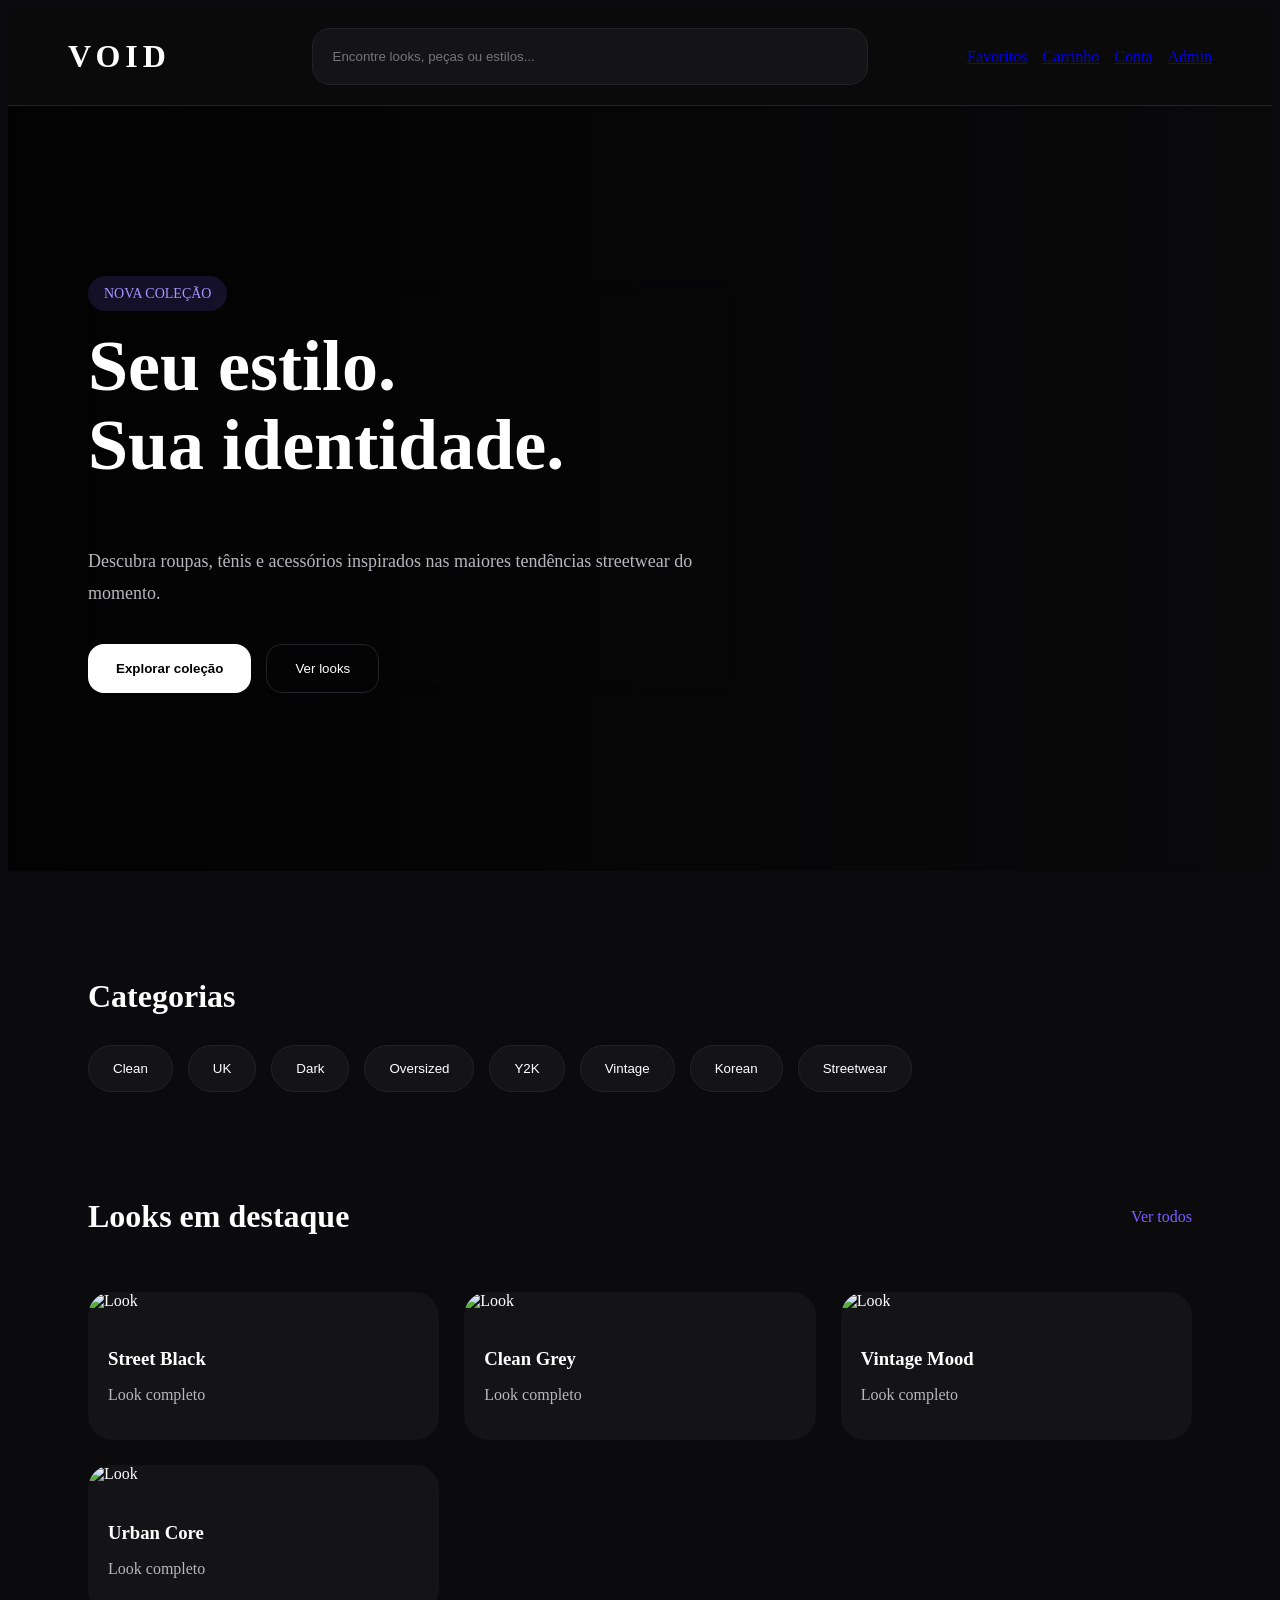
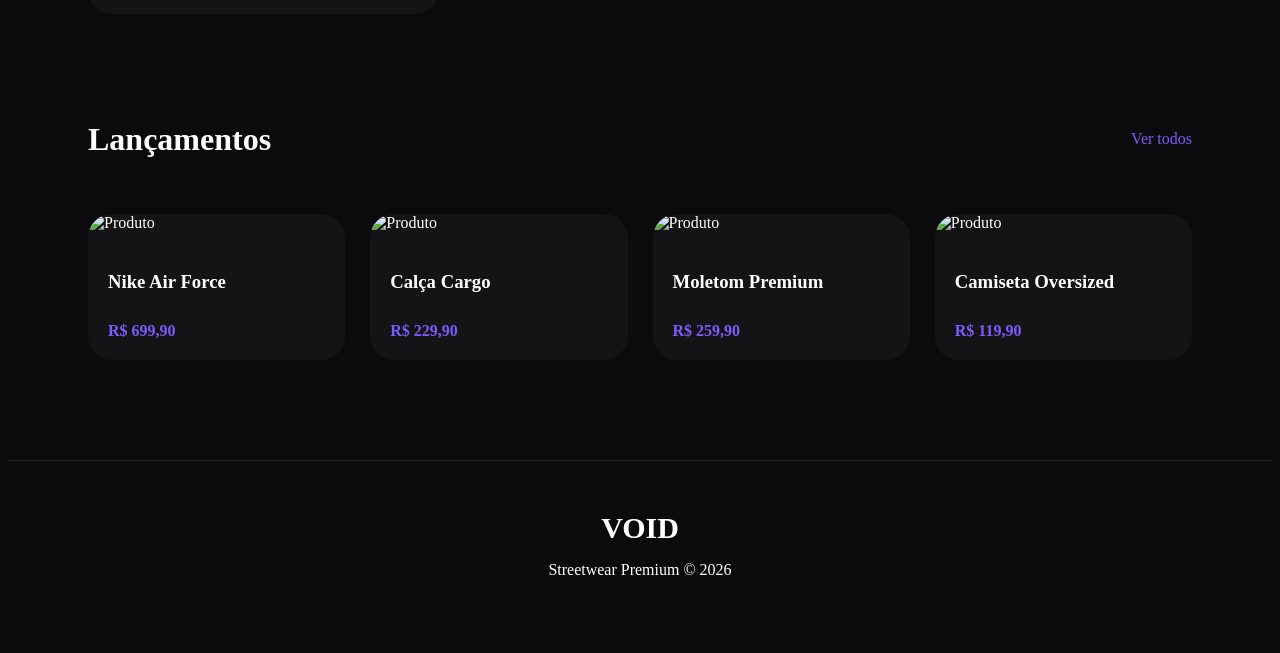
==== commit 599686cd: "Add Admin link to index.html" ====
--- a/index.html
+++ b/index.html
@@ -37,6 +37,8 @@
 <a href="carrinho.html">Carrinho</a>
 
 <a href="perfil.html">Conta</a>
+
+<a href="admin.html">Admin</a>
 
 </div>
 
--- a/style.css
+++ b/style.css
@@ -1312,3 +1312,87 @@
 
 }
 ```
+.card,
+.product{
+
+cursor:pointer;
+
+border:1px solid transparent;
+
+transition:.35s ease;
+
+}
+
+.card:hover,
+.product:hover{
+
+transform:translateY(-10px);
+
+border:1px solid rgba(124,92,255,.4);
+
+box-shadow:
+0 20px 50px rgba(124,92,255,.15);
+
+}
+
+.hero-content{
+
+backdrop-filter:blur(5px);
+
+}
+
+.primary-btn{
+
+transition:.3s;
+
+}
+
+.primary-btn:hover{
+
+transform:translateY(-3px);
+
+box-shadow:
+0 15px 40px rgba(255,255,255,.15);
+
+}
+
+.secondary-btn{
+
+transition:.3s;
+
+}
+
+.secondary-btn:hover{
+
+background:#141416;
+
+}
+
+.search-box input{
+
+transition:.3s;
+
+}
+
+.search-box input:focus{
+
+border-color:#7c5cff;
+
+box-shadow:
+0 0 0 4px rgba(124,92,255,.15);
+
+}
+
+.category-list button{
+
+transition:.3s;
+
+}
+
+.category-list button:hover{
+
+background:#7c5cff;
+
+border-color:#7c5cff;
+
+}
